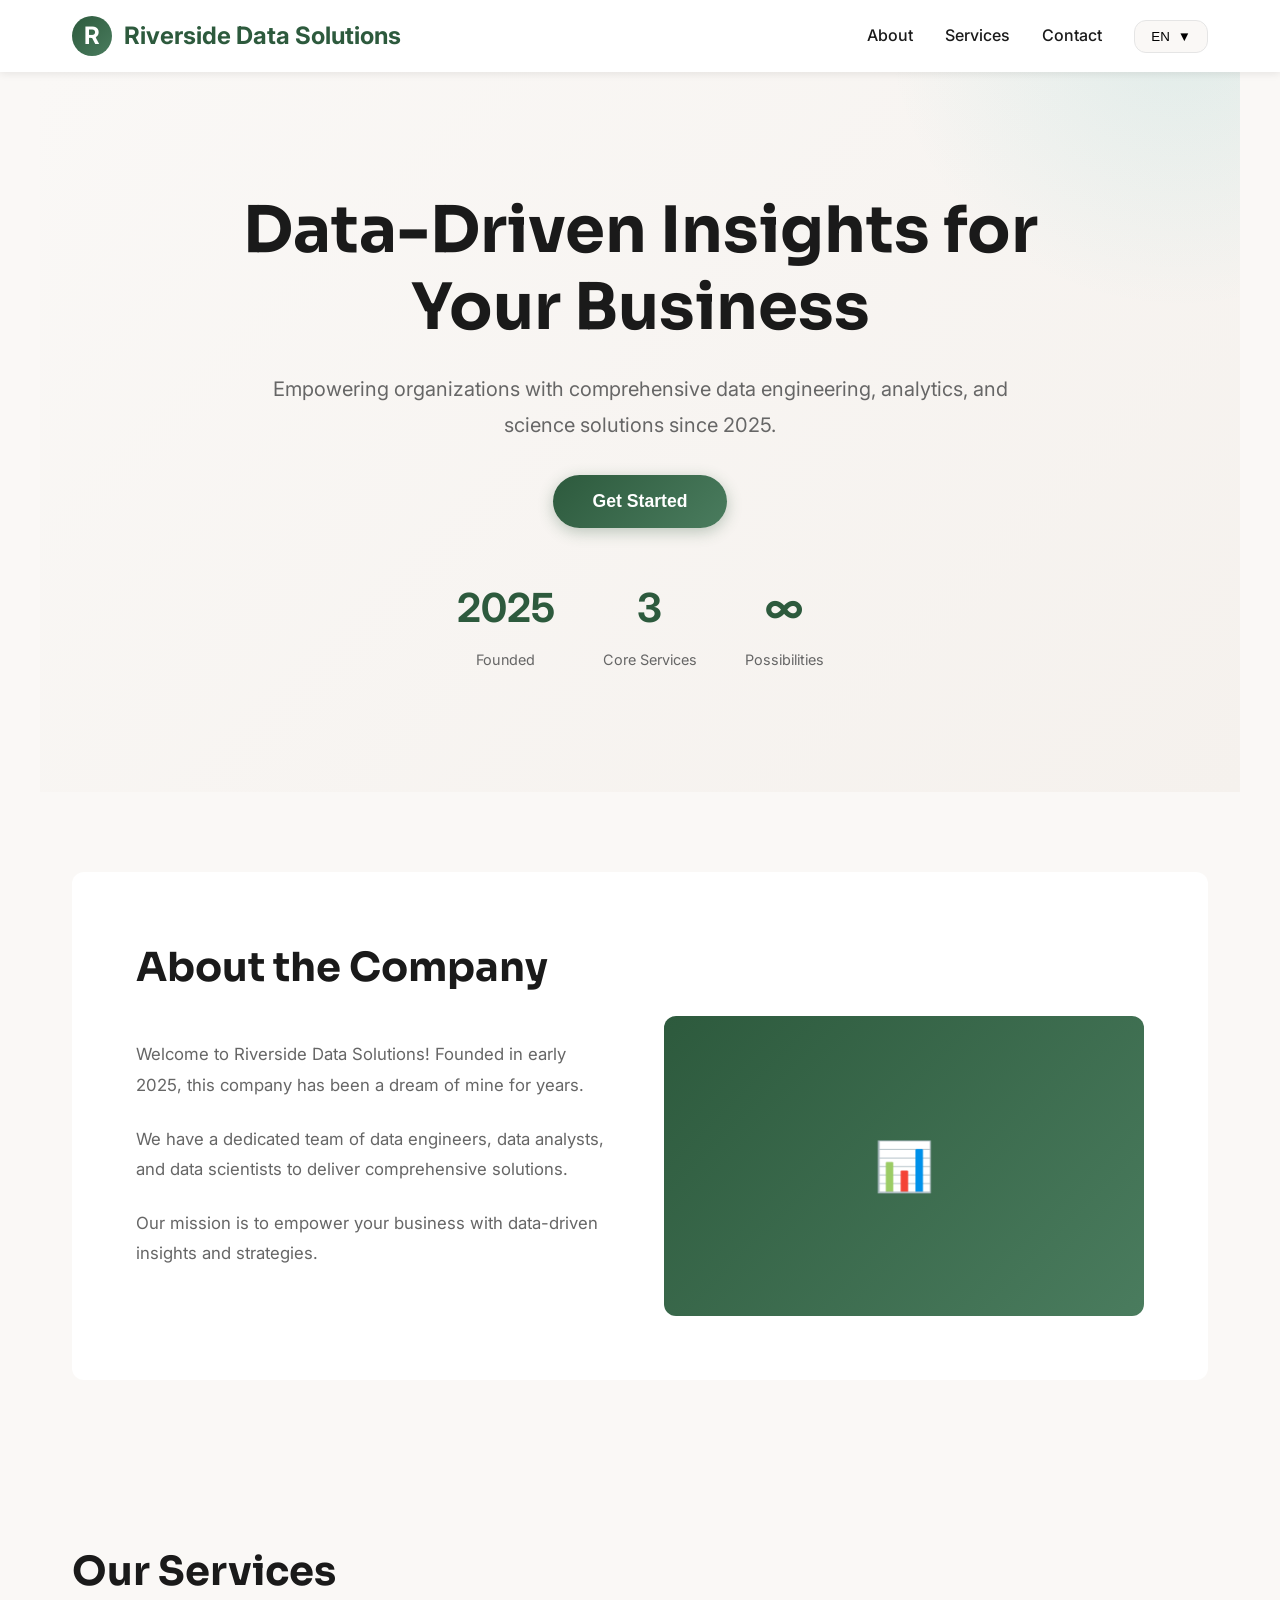
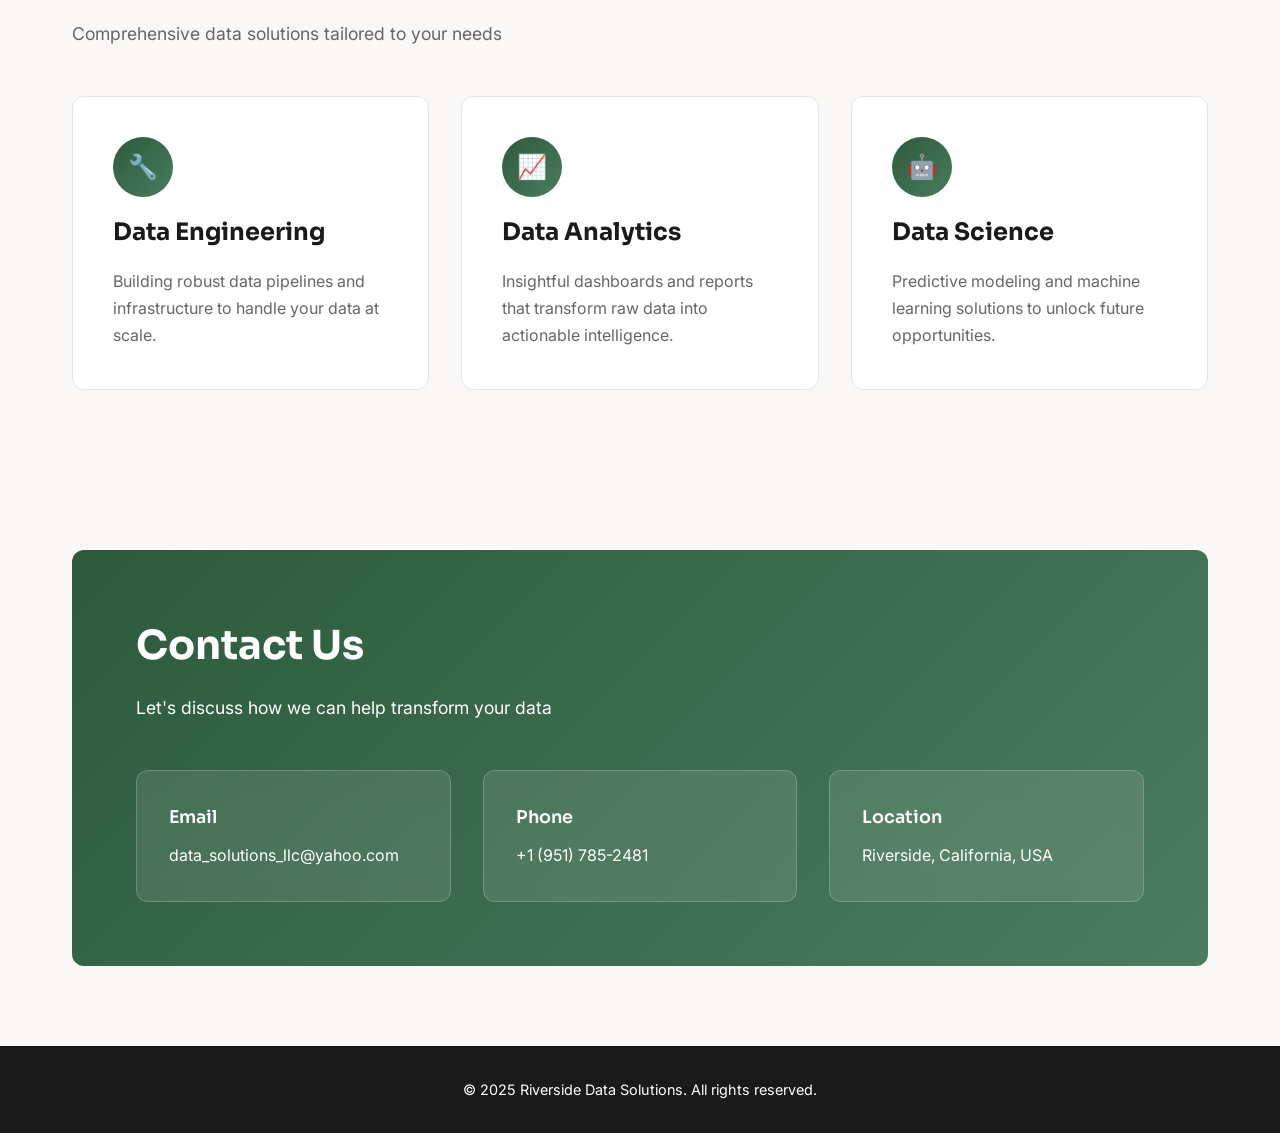
==== index2.html @ 0e4e6aad "Rename index.html to index2.html" ====
<!DOCTYPE html>
<html lang="en">
<head>
    <meta charset="UTF-8">
    <meta name="viewport" content="width=device-width, initial-scale=1.0">
    <title>Riverside Data Solutions</title>
    <link rel="preconnect" href="https://fonts.googleapis.com">
    <link rel="preconnect" href="https://fonts.gstatic.com" crossorigin>
    <link href="https://fonts.googleapis.com/css2?family=Sora:wght@300;400;600;700&family=Inter:wght@400;500;600&display=swap" rel="stylesheet">
    <style>
        * {
            margin: 0;
            padding: 0;
            box-sizing: border-box;
        }

        :root {
            --primary: #2d5a3d;
            --primary-light: #4a7c5e;
            --accent: #0ea5a5;
            --background: #faf8f6;
            --card: #ffffff;
            --text: #1a1a1a;
            --text-light: #666666;
            --border: #e5e5e5;
            --radius: 12px;
        }

        body {
            font-family: 'Inter', sans-serif;
            background-color: var(--background);
            color: var(--text);
            line-height: 1.6;
        }

        h1, h2, h3, h4, h5, h6 {
            font-family: 'Sora', sans-serif;
            font-weight: 700;
        }

        /* Header */
        header {
            background-color: var(--card);
            box-shadow: 0 2px 8px rgba(0, 0, 0, 0.08);
            position: sticky;
            top: 0;
            z-index: 100;
            padding: 1rem 0;
        }

        .header-container {
            max-width: 1200px;
            margin: 0 auto;
            padding: 0 2rem;
            display: flex;
            justify-content: space-between;
            align-items: center;
        }

        .logo {
            display: flex;
            align-items: center;
            gap: 0.75rem;
            font-size: 1.5rem;
            font-weight: 700;
            color: var(--primary);
            text-decoration: none;
        }

        .logo-icon {
            width: 40px;
            height: 40px;
            background: linear-gradient(135deg, var(--primary), var(--primary-light));
            border-radius: 50%;
            display: flex;
            align-items: center;
            justify-content: center;
            color: white;
            font-weight: 700;
        }

        nav {
            display: flex;
            gap: 2rem;
            align-items: center;
        }

        nav a {
            text-decoration: none;
            color: var(--text);
            font-weight: 500;
            transition: color 0.3s ease;
            cursor: pointer;
        }

        nav a:hover {
            color: var(--primary);
        }

        .lang-selector {
            position: relative;
            display: inline-block;
        }

        .lang-btn {
            background: var(--background);
            border: 1px solid var(--border);
            padding: 0.5rem 1rem;
            border-radius: var(--radius);
            cursor: pointer;
            font-weight: 500;
            display: flex;
            align-items: center;
            gap: 0.5rem;
            transition: all 0.3s ease;
        }

        .lang-btn:hover {
            background: var(--primary);
            color: white;
            border-color: var(--primary);
        }

        .lang-dropdown {
            display: none;
            position: absolute;
            top: 100%;
            right: 0;
            background: white;
            border: 1px solid var(--border);
            border-radius: var(--radius);
            box-shadow: 0 4px 12px rgba(0, 0, 0, 0.15);
            z-index: 1000;
            min-width: 150px;
            margin-top: 0.5rem;
        }

        .lang-dropdown.active {
            display: block;
        }

        .lang-option {
            padding: 0.75rem 1rem;
            cursor: pointer;
            transition: background 0.2s ease;
            border: none;
            background: none;
            width: 100%;
            text-align: left;
            font-size: 1rem;
        }

        .lang-option:hover {
            background: var(--background);
        }

        /* Hero Section */
        .hero {
            min-height: 80vh;
            display: flex;
            align-items: center;
            justify-content: center;
            background: linear-gradient(135deg, var(--background) 0%, #f5f1ed 100%);
            padding: 4rem 2rem;
            position: relative;
            overflow: hidden;
        }

        .hero::before {
            content: '';
            position: absolute;
            top: -50%;
            right: -20%;
            width: 600px;
            height: 600px;
            background: radial-gradient(circle, rgba(14, 165, 165, 0.1) 0%, transparent 70%);
            border-radius: 50%;
            animation: float 6s ease-in-out infinite;
        }

        @keyframes float {
            0%, 100% { transform: translateY(0px); }
            50% { transform: translateY(30px); }
        }

        .hero-content {
            max-width: 800px;
            text-align: center;
            position: relative;
            z-index: 2;
            animation: fadeInUp 0.8s ease-out;
        }

        @keyframes fadeInUp {
            from {
                opacity: 0;
                transform: translateY(30px);
            }
            to {
                opacity: 1;
                transform: translateY(0);
            }
        }

        .hero h1 {
            font-size: clamp(2.5rem, 8vw, 4rem);
            margin-bottom: 1.5rem;
            line-height: 1.2;
            color: var(--text);
        }

        .hero p {
            font-size: 1.25rem;
            color: var(--text-light);
            margin-bottom: 2rem;
            line-height: 1.8;
        }

        .hero-stats {
            display: flex;
            justify-content: center;
            gap: 3rem;
            margin-top: 3rem;
            flex-wrap: wrap;
        }

        .stat {
            text-align: center;
        }

        .stat-number {
            font-size: 2.5rem;
            font-weight: 700;
            color: var(--primary);
        }

        .stat-label {
            font-size: 0.9rem;
            color: var(--text-light);
            margin-top: 0.5rem;
        }

        /* CTA Button */
        .cta-btn {
            background: linear-gradient(135deg, var(--primary), var(--primary-light));
            color: white;
            border: none;
            padding: 1rem 2.5rem;
            border-radius: 50px;
            font-size: 1.1rem;
            font-weight: 600;
            cursor: pointer;
            transition: all 0.3s ease;
            box-shadow: 0 4px 15px rgba(45, 90, 61, 0.3);
            display: inline-block;
            text-decoration: none;
        }

        .cta-btn:hover {
            transform: translateY(-2px);
            box-shadow: 0 6px 20px rgba(45, 90, 61, 0.4);
        }

        /* Sections */
        section {
            padding: 5rem 2rem;
            max-width: 1200px;
            margin: 0 auto;
        }

        .section-title {
            font-size: 2.5rem;
            margin-bottom: 1rem;
            color: var(--text);
        }

        .section-subtitle {
            font-size: 1.1rem;
            color: var(--text-light);
            margin-bottom: 3rem;
        }

        /* About Section */
        .about {
            background: var(--card);
            border-radius: var(--radius);
            padding: 4rem;
        }

        .about-content {
            display: grid;
            grid-template-columns: 1fr 1fr;
            gap: 3rem;
            align-items: center;
        }

        .about-text p {
            margin-bottom: 1.5rem;
            color: var(--text-light);
            line-height: 1.8;
            font-size: 1.05rem;
        }

        @media (max-width: 768px) {
            .about-content {
                grid-template-columns: 1fr;
            }
        }

        /* Services Section */
        .services-grid {
            display: grid;
            grid-template-columns: repeat(auto-fit, minmax(300px, 1fr));
            gap: 2rem;
        }

        .service-card {
            background: var(--card);
            padding: 2.5rem;
            border-radius: var(--radius);
            border: 1px solid var(--border);
            transition: all 0.3s ease;
            cursor: pointer;
        }

        .service-card:hover {
            transform: translateY(-8px);
            box-shadow: 0 12px 30px rgba(0, 0, 0, 0.1);
            border-color: var(--primary);
        }

        .service-icon {
            width: 60px;
            height: 60px;
            background: linear-gradient(135deg, var(--primary), var(--primary-light));
            border-radius: 50%;
            display: flex;
            align-items: center;
            justify-content: center;
            font-size: 1.5rem;
            margin-bottom: 1rem;
            color: white;
        }

        .service-card h3 {
            font-size: 1.5rem;
            margin-bottom: 1rem;
            color: var(--text);
        }

        .service-card p {
            color: var(--text-light);
            line-height: 1.7;
        }

        /* Contact Section */
        .contact {
            background: linear-gradient(135deg, var(--primary), var(--primary-light));
            color: white;
            border-radius: var(--radius);
            padding: 4rem;
        }

        .contact .section-title,
        .contact .section-subtitle {
            color: white;
        }

        .contact-grid {
            display: grid;
            grid-template-columns: repeat(auto-fit, minmax(250px, 1fr));
            gap: 2rem;
            margin-top: 2rem;
        }

        .contact-item {
            background: rgba(255, 255, 255, 0.1);
            padding: 2rem;
            border-radius: var(--radius);
            border: 1px solid rgba(255, 255, 255, 0.2);
            backdrop-filter: blur(10px);
        }

        .contact-item h4 {
            font-size: 1.1rem;
            margin-bottom: 0.75rem;
            font-weight: 600;
        }

        .contact-item a {
            color: white;
            text-decoration: none;
            transition: opacity 0.3s ease;
        }

        .contact-item a:hover {
            opacity: 0.8;
        }

        /* Footer */
        footer {
            background: var(--text);
            color: white;
            text-align: center;
            padding: 2rem;
            font-size: 0.9rem;
        }

        /* Responsive */
        @media (max-width: 768px) {
            .header-container {
                flex-direction: column;
                gap: 1rem;
            }

            nav {
                flex-direction: column;
                gap: 1rem;
                width: 100%;
            }

            nav a {
                display: block;
                text-align: center;
            }

            section {
                padding: 3rem 1rem;
            }

            .about {
                padding: 2rem;
            }

            .contact {
                padding: 2rem;
            }

            .hero-stats {
                gap: 1.5rem;
            }
        }
    </style>
</head>
<body>
    <!-- Header -->
    <header>
        <div class="header-container">
            <a href="#" class="logo">
                <div class="logo-icon">R</div>
                <span id="site-title">Riverside Data Solutions</span>
            </a>
            <nav>
                <a href="#about" onclick="scrollToSection(event)">
                    <span id="nav-about">About</span>
                </a>
                <a href="#services" onclick="scrollToSection(event)">
                    <span id="nav-services">Services</span>
                </a>
                <a href="#contact" onclick="scrollToSection(event)">
                    <span id="nav-contact">Contact</span>
                </a>
                <div class="lang-selector">
                    <button class="lang-btn" id="lang-toggle" onclick="toggleLangDropdown()">
                        <span id="current-lang">EN</span>
                        <span>▼</span>
                    </button>
                    <div class="lang-dropdown" id="lang-dropdown">
                        <button class="lang-option" onclick="setLanguage('en')">English</button>
                        <button class="lang-option" onclick="setLanguage('es')">Español</button>
                        <button class="lang-option" onclick="setLanguage('zh')">中文</button>
                    </div>
                </div>
            </nav>
        </div>
    </header>

    <!-- Hero Section -->
    <section class="hero">
        <div class="hero-content">
            <h1 id="hero-title">Data-Driven Insights for Your Business</h1>
            <p id="hero-subtitle">Empowering organizations with comprehensive data engineering, analytics, and science solutions since 2025.</p>
            <button class="cta-btn" onclick="scrollToSection({target: {getAttribute: () => '#contact'}})">
                <span id="hero-cta">Get Started</span>
            </button>
            <div class="hero-stats">
                <div class="stat">
                    <div class="stat-number">2025</div>
                    <div class="stat-label" id="stat-founded">Founded</div>
                </div>
                <div class="stat">
                    <div class="stat-number">3</div>
                    <div class="stat-label" id="stat-services">Core Services</div>
                </div>
                <div class="stat">
                    <div class="stat-number">∞</div>
                    <div class="stat-label" id="stat-possibilities">Possibilities</div>
                </div>
            </div>
        </div>
    </section>

    <!-- About Section -->
    <section id="about">
        <div class="about">
            <h2 class="section-title" id="about-title">About the Company</h2>
            <div class="about-content">
                <div class="about-text">
                    <p id="about-desc-1">Welcome to Riverside Data Solutions! Founded in early 2025, this company has been a dream of mine for years.</p>
                    <p id="about-desc-2">We have a dedicated team of data engineers, data analysts, and data scientists to deliver comprehensive solutions.</p>
                    <p id="about-desc-3">Our mission is to empower your business with data-driven insights and strategies.</p>
                </div>
                <div style="background: linear-gradient(135deg, var(--primary), var(--primary-light)); border-radius: var(--radius); height: 300px; display: flex; align-items: center; justify-content: center; color: white; font-size: 3rem;">
                    📊
                </div>
            </div>
        </div>
    </section>

    <!-- Services Section -->
    <section id="services">
        <h2 class="section-title" id="services-title">Our Services</h2>
        <p class="section-subtitle" id="services-subtitle">Comprehensive data solutions tailored to your needs</p>
        <div class="services-grid">
            <div class="service-card">
                <div class="service-icon">🔧</div>
                <h3 id="service-1-title">Data Engineering</h3>
                <p id="service-1-desc">Building robust data pipelines and infrastructure to handle your data at scale.</p>
            </div>
            <div class="service-card">
                <div class="service-icon">📈</div>
                <h3 id="service-2-title">Data Analytics</h3>
                <p id="service-2-desc">Insightful dashboards and reports that transform raw data into actionable intelligence.</p>
            </div>
            <div class="service-card">
                <div class="service-icon">🤖</div>
                <h3 id="service-3-title">Data Science</h3>
                <p id="service-3-desc">Predictive modeling and machine learning solutions to unlock future opportunities.</p>
            </div>
        </div>
    </section>

    <!-- Contact Section -->
    <section id="contact">
        <div class="contact">
            <h2 class="section-title" id="contact-title">Contact Us</h2>
            <p class="section-subtitle" id="contact-subtitle">Let's discuss how we can help transform your data</p>
            <div class="contact-grid">
                <div class="contact-item">
                    <h4 id="contact-email-label">Email</h4>
                    <a href="mailto:data_solutions_llc@yahoo.com">data_solutions_llc@yahoo.com</a>
                </div>
                <div class="contact-item">
                    <h4 id="contact-phone-label">Phone</h4>
                    <a href="tel:+19517852481">+1 (951) 785-2481</a>
                </div>
                <div class="contact-item">
                    <h4 id="contact-location-label">Location</h4>
                    <p>Riverside, California, USA</p>
                </div>
            </div>
        </div>
    </section>

    <!-- Footer -->
    <footer>
        <p id="footer-text">© 2025 Riverside Data Solutions. All rights reserved.</p>
    </footer>

    <script>
        // Language data
        const translations = {
            en: {
                siteTitle: "Riverside Data Solutions",
                navAbout: "About",
                navServices: "Services",
                navContact: "Contact",
                heroTitle: "Data-Driven Insights for Your Business",
                heroSubtitle: "Empowering organizations with comprehensive data engineering, analytics, and science solutions since 2025.",
                heroCta: "Get Started",
                statFounded: "Founded",
                statServices: "Core Services",
                statPossibilities: "Possibilities",
                aboutTitle: "About the Company",
                aboutDesc1: "Welcome to Riverside Data Solutions! Founded in early 2025, this company has been a dream of mine for years.",
                aboutDesc2: "We have a dedicated team of data engineers, data analysts, and data scientists to deliver comprehensive solutions.",
                aboutDesc3: "Our mission is to empower your business with data-driven insights and strategies.",
                servicesTitle: "Our Services",
                servicesSubtitle: "Comprehensive data solutions tailored to your needs",
                service1Title: "Data Engineering",
                service1Desc: "Building robust data pipelines and infrastructure to handle your data at scale.",
                service2Title: "Data Analytics",
                service2Desc: "Insightful dashboards and reports that transform raw data into actionable intelligence.",
                service3Title: "Data Science",
                service3Desc: "Predictive modeling and machine learning solutions to unlock future opportunities.",
                contactTitle: "Contact Us",
                contactSubtitle: "Let's discuss how we can help transform your data",
                contactEmailLabel: "Email",
                contactPhoneLabel: "Phone",
                contactLocationLabel: "Location",
                footerText: "© 2025 Riverside Data Solutions. All rights reserved."
            },
            es: {
                siteTitle: "Soluciones de Datos Riverside",
                navAbout: "Acerca de",
                navServices: "Servicios",
                navContact: "Contacto",
                heroTitle: "Conocimientos Basados en Datos para Su Negocio",
                heroSubtitle: "Empoderando organizaciones con soluciones integrales de ingeniería, análisis y ciencia de datos desde 2025.",
                heroCta: "Comenzar",
                statFounded: "Fundada",
                statServices: "Servicios Principales",
                statPossibilities: "Posibilidades",
                aboutTitle: "Sobre la Empresa",
                aboutDesc1: "¡Bienvenido a Soluciones de Datos Riverside! Fundada a principios de 2025, esta empresa ha sido un sueño mío durante años.",
                aboutDesc2: "Contamos con un equipo dedicado de ingenieros de datos, analistas de datos y científicos de datos para ofrecer soluciones completas.",
                aboutDesc3: "Nuestra misión es empoderar a su empresa con conocimientos y estrategias basadas en datos.",
                servicesTitle: "Nuestros Servicios",
                servicesSubtitle: "Soluciones de datos integrales adaptadas a sus necesidades",
                service1Title: "Ingeniería de Datos",
                service1Desc: "Construcción de canalizaciones de datos robustas e infraestructura para manejar sus datos a escala.",
                service2Title: "Análisis de Datos",
                service2Desc: "Tableros e informes perspicaces que transforman datos sin procesar en inteligencia procesable.",
                service3Title: "Ciencia de Datos",
                service3Desc: "Modelado predictivo y soluciones de aprendizaje automático para desbloquear oportunidades futuras.",
                contactTitle: "Contáctenos",
                contactSubtitle: "Hablemos sobre cómo podemos ayudar a transformar sus datos",
                contactEmailLabel: "Correo electrónico",
                contactPhoneLabel: "Teléfono",
                contactLocationLabel: "Dirección",
                footerText: "© 2025 Soluciones de Datos Riverside. Todos los derechos reservados."
            },
            zh: {
                siteTitle: "河滨数据解决方案",
                navAbout: "关于",
                navServices: "服务",
                navContact: "联系",
                heroTitle: "为您的业务提供数据驱动的洞察",
                heroSubtitle: "自2025年以来，通过全面的数据工程、分析和科学解决方案赋能组织。",
                heroCta: "开始使用",
                statFounded: "成立于",
                statServices: "核心服务",
                statPossibilities: "可能性",
                aboutTitle: "关于公司",
                aboutDesc1: "欢迎来到河滨数据解决方案！该公司成立于2025年初，这家公司是我多年来的梦想。",
                aboutDesc2: "我们拥有一支由数据工程师、数据分析师和数据科学家组成的专业团队，提供全面的解决方案。",
                aboutDesc3: "我们的使命是通过数据驱动的洞察力和策略赋能您的业务。",
                servicesTitle: "我们的服务",
                servicesSubtitle: "根据您的需求量身定制的全面数据解决方案",
                service1Title: "数据工程",
                service1Desc: "构建强大的数据管道和基础设施，以大规模处理您的数据。",
                service2Title: "数据分析",
                service2Desc: "有洞察力的仪表板和报告，将原始数据转化为可操作的智能。",
                service3Title: "数据科学",
                service3Desc: "预测建模和机器学习解决方案，释放未来机会。",
                contactTitle: "联系我们",
                contactSubtitle: "让我们讨论如何帮助转变您的数据",
                contactEmailLabel: "电子邮件",
                contactPhoneLabel: "电话",
                contactLocationLabel: "地址",
                footerText: "© 2025 河滨数据解决方案。保留所有权利。"
            }
        };

        let currentLanguage = 'en';

        function setLanguage(lang) {
            currentLanguage = lang;
            updateContent();
            document.getElementById('lang-dropdown').classList.remove('active');
            document.getElementById('current-lang').textContent = lang.toUpperCase();
            localStorage.setItem('preferredLanguage', lang);
        }

        function updateContent() {
            const t = translations[currentLanguage];
            
            document.getElementById('site-title').textContent = t.siteTitle;
            document.getElementById('nav-about').textContent = t.navAbout;
            document.getElementById('nav-services').textContent = t.navServices;
            document.getElementById('nav-contact').textContent = t.navContact;
            document.getElementById('hero-title').textContent = t.heroTitle;
            document.getElementById('hero-subtitle').textContent = t.heroSubtitle;
            document.getElementById('hero-cta').textContent = t.heroCta;
            document.getElementById('stat-founded').textContent = t.statFounded;
            document.getElementById('stat-services').textContent = t.statServices;
            document.getElementById('stat-possibilities').textContent = t.statPossibilities;
            document.getElementById('about-title').textContent = t.aboutTitle;
            document.getElementById('about-desc-1').textContent = t.aboutDesc1;
            document.getElementById('about-desc-2').textContent = t.aboutDesc2;
            document.getElementById('about-desc-3').textContent = t.aboutDesc3;
            document.getElementById('services-title').textContent = t.servicesTitle;
            document.getElementById('services-subtitle').textContent = t.servicesSubtitle;
            document.getElementById('service-1-title').textContent = t.service1Title;
            document.getElementById('service-1-desc').textContent = t.service1Desc;
            document.getElementById('service-2-title').textContent = t.service2Title;
            document.getElementById('service-2-desc').textContent = t.service2Desc;
            document.getElementById('service-3-title').textContent = t.service3Title;
            document.getElementById('service-3-desc').textContent = t.service3Desc;
            document.getElementById('contact-title').textContent = t.contactTitle;
            document.getElementById('contact-subtitle').textContent = t.contactSubtitle;
            document.getElementById('contact-email-label').textContent = t.contactEmailLabel;
            document.getElementById('contact-phone-label').textContent = t.contactPhoneLabel;
            document.getElementById('contact-location-label').textContent = t.contactLocationLabel;
            document.getElementById('footer-text').textContent = t.footerText;
        }

        function toggleLangDropdown() {
            document.getElementById('lang-dropdown').classList.toggle('active');
        }

        function scrollToSection(event) {
            if (event.preventDefault) {
                event.preventDefault();
            }
            const target = event.target.getAttribute('href') || '#contact';
            const element = document.querySelector(target);
            if (element) {
                element.scrollIntoView({ behavior: 'smooth', block: 'start' });
            }
        }

        // Close dropdown when clicking outside
        document.addEventListener('click', function(event) {
            const dropdown = document.getElementById('lang-dropdown');
            const toggle = document.getElementById('lang-toggle');
            if (!dropdown.contains(event.target) && !toggle.contains(event.target)) {
                dropdown.classList.remove('active');
            }
        });

        // Initialize with saved language or default
        const savedLanguage = localStorage.getItem('preferredLanguage') || 'en';
        setLanguage(savedLanguage);
    </script>
</body>
</html>
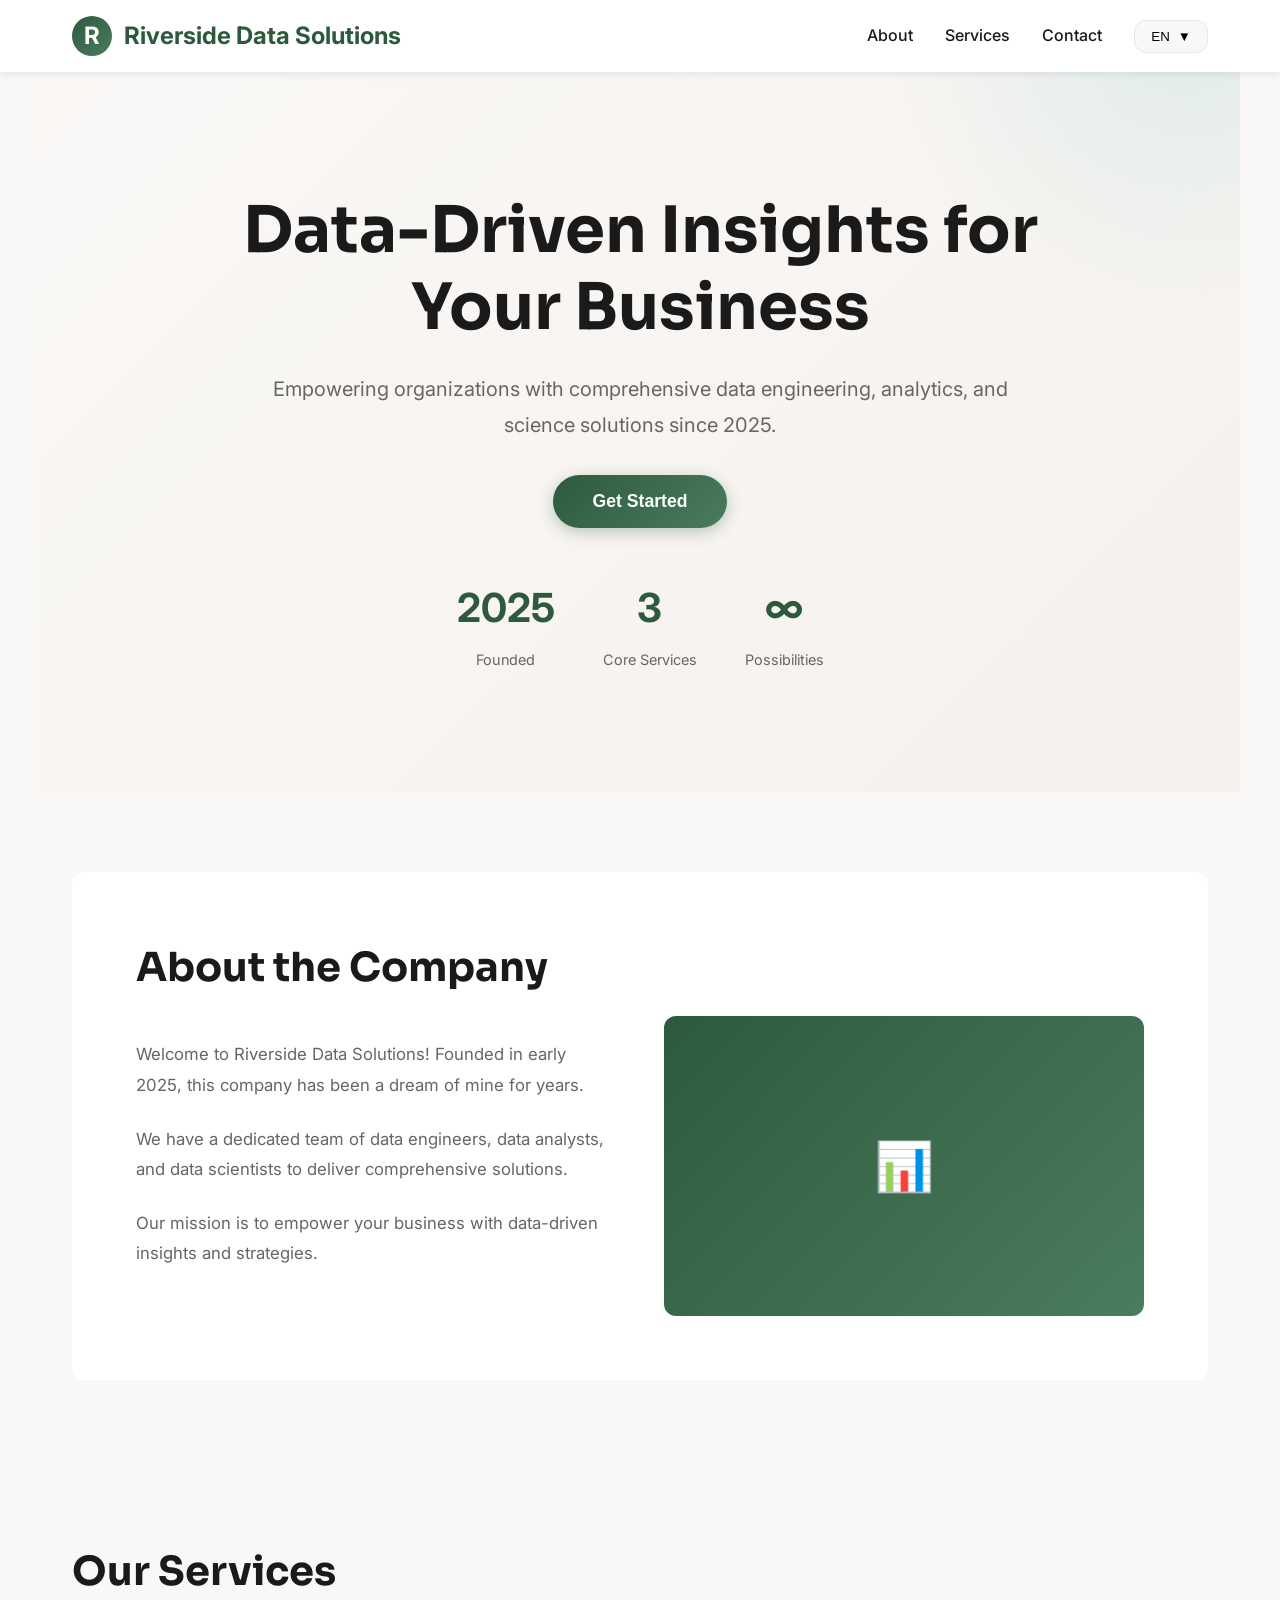
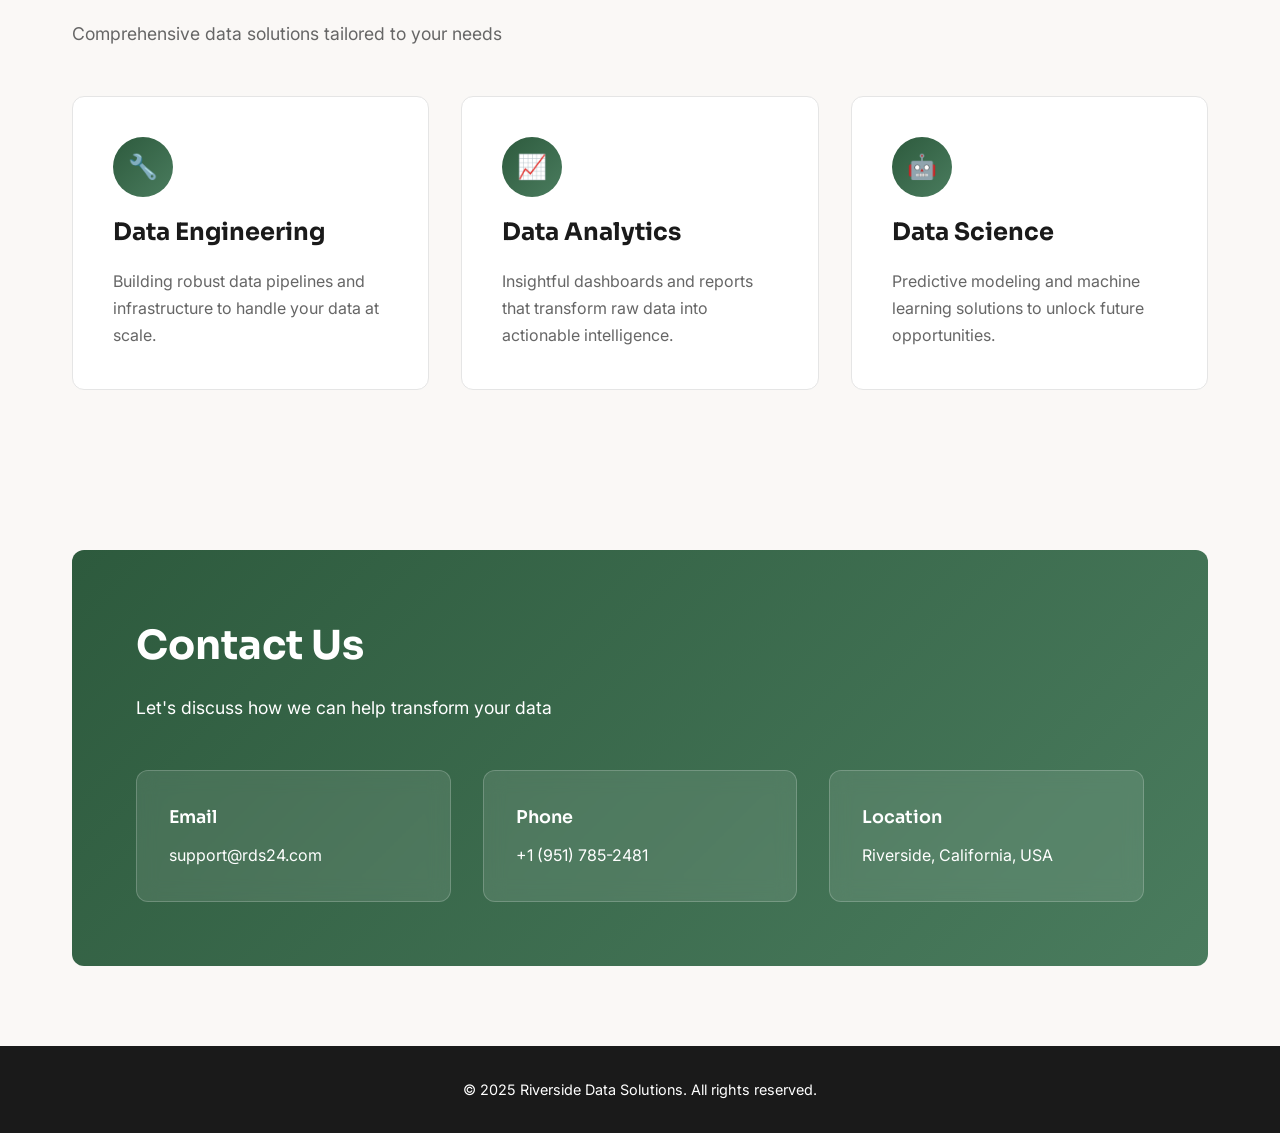
==== commit 6619fdcb: "Update contact email address in index2.html" ====
--- a/index2.html
+++ b/index2.html
@@ -548,7 +548,7 @@
             <div class="contact-grid">
                 <div class="contact-item">
                     <h4 id="contact-email-label">Email</h4>
-                    <a href="mailto:data_solutions_llc@yahoo.com">data_solutions_llc@yahoo.com</a>
+                    <a href="mailto:support@rds24.com">support@rds24.com</a>
                 </div>
                 <div class="contact-item">
                     <h4 id="contact-phone-label">Phone</h4>
